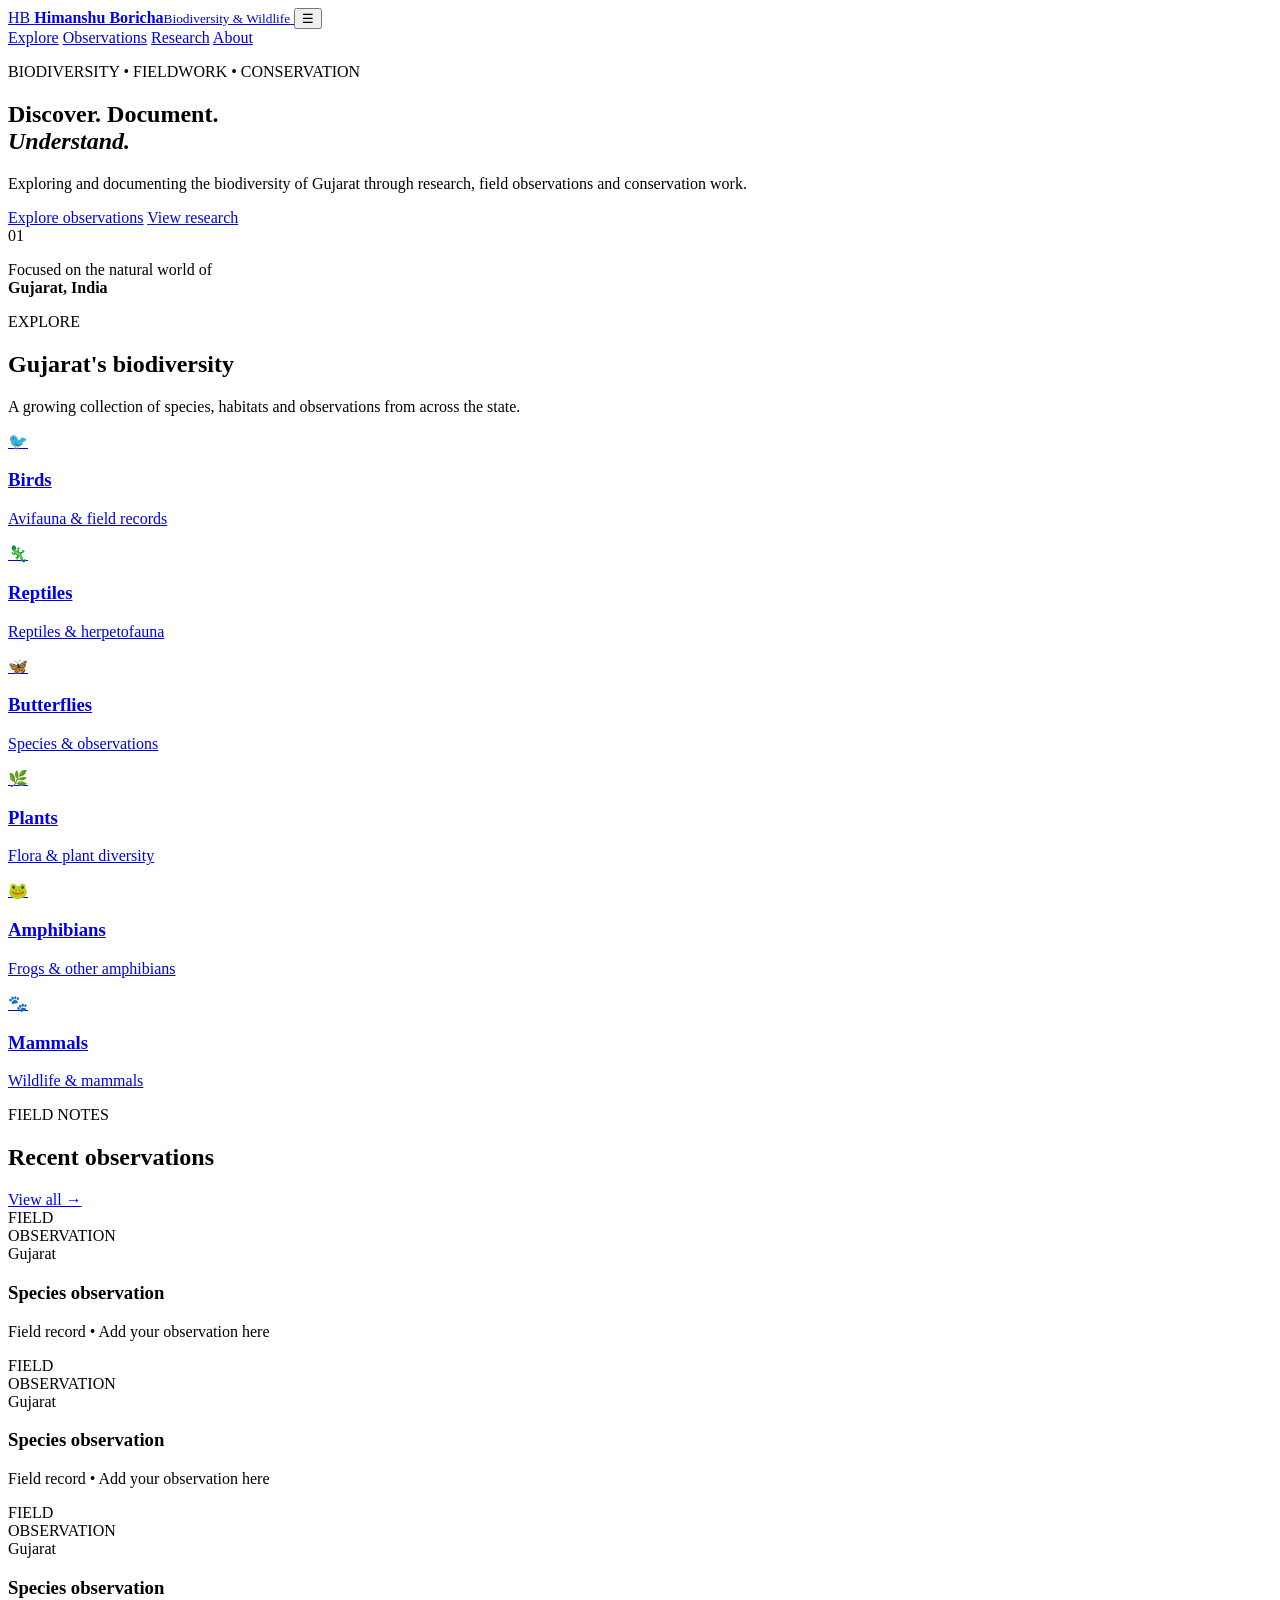
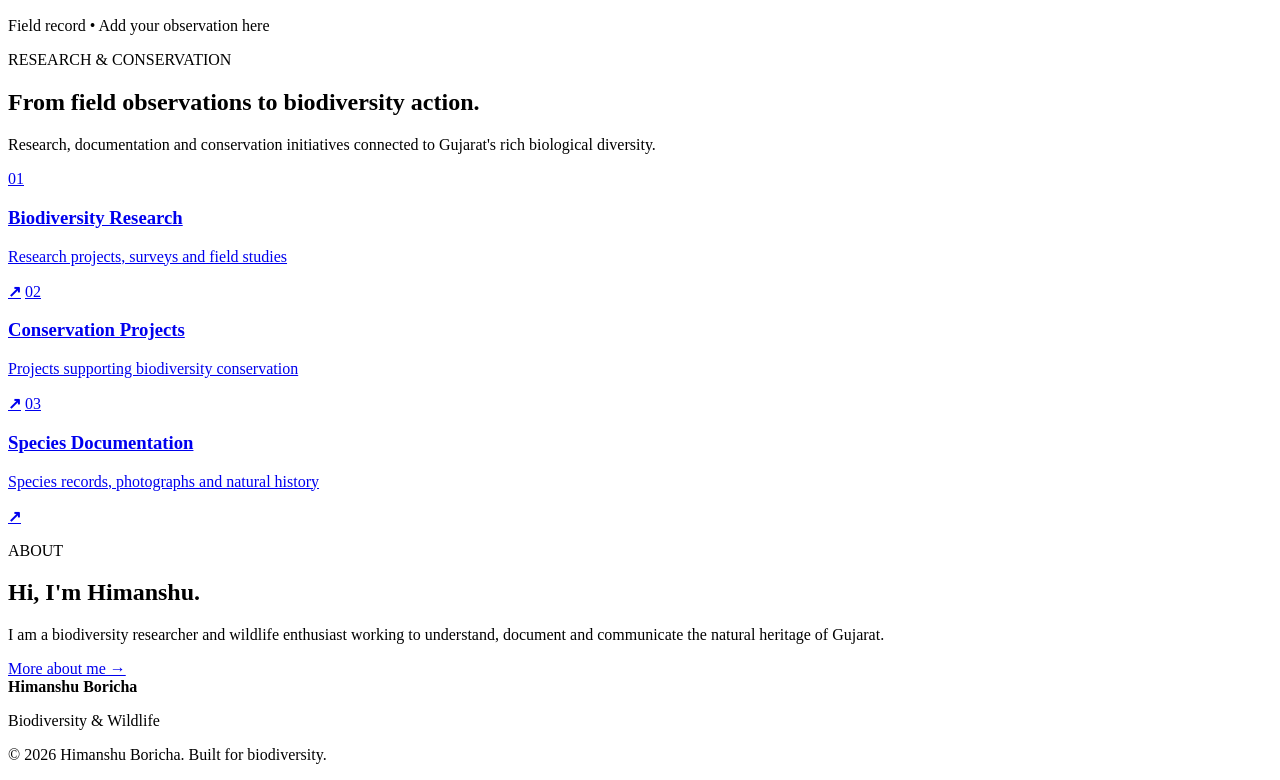
==== index.html @ 1e3399e4 "Create first-phase homepage" ====
<!DOCTYPE html>
<html lang="en">
<head>
  <meta charset="UTF-8">
  <meta name="viewport" content="width=device-width, initial-scale=1.0">
  <meta name="description" content="Himanshu Boricha — Biodiversity researcher, wildlife observer and naturalist documenting biodiversity and conservation work in Gujarat, India.">
  <title>Himanshu Boricha | Biodiversity & Wildlife</title>
  <link rel="stylesheet" href="css/style.css">
</head>
<body>
  <header class="site-header">
    <a class="brand" href="index.html">
      <span class="brand-mark">HB</span>
      <span><strong>Himanshu Boricha</strong><small>Biodiversity & Wildlife</small></span>
    </a>
    <button class="menu-toggle" aria-label="Open navigation">☰</button>
    <nav class="nav" aria-label="Main navigation">
      <a href="#explore">Explore</a>
      <a href="#observations">Observations</a>
      <a href="#research">Research</a>
      <a href="#about">About</a>
    </nav>
  </header>

  <main>
    <section class="hero">
      <div class="hero-content">
        <p class="eyebrow">BIODIVERSITY • FIELDWORK • CONSERVATION</p>
        <h1>Discover. Document.<br><em>Understand.</em></h1>
        <p class="hero-text">Exploring and documenting the biodiversity of Gujarat through research, field observations and conservation work.</p>
        <div class="hero-actions">
          <a class="button primary" href="#observations">Explore observations</a>
          <a class="button secondary" href="#research">View research</a>
        </div>
      </div>
      <div class="hero-note">
        <span>01</span>
        <p>Focused on the natural world of<br><strong>Gujarat, India</strong></p>
      </div>
    </section>

    <section id="explore" class="section">
      <div class="section-heading">
        <div><p class="eyebrow">EXPLORE</p><h2>Gujarat's biodiversity</h2></div>
        <p>A growing collection of species, habitats and observations from across the state.</p>
      </div>
      <div class="category-grid">
        <a href="#" class="category"><span>🐦</span><h3>Birds</h3><p>Avifauna & field records</p></a>
        <a href="#" class="category"><span>🦎</span><h3>Reptiles</h3><p>Reptiles & herpetofauna</p></a>
        <a href="#" class="category"><span>🦋</span><h3>Butterflies</h3><p>Species & observations</p></a>
        <a href="#" class="category"><span>🌿</span><h3>Plants</h3><p>Flora & plant diversity</p></a>
        <a href="#" class="category"><span>🐸</span><h3>Amphibians</h3><p>Frogs & other amphibians</p></a>
        <a href="#" class="category"><span>🐾</span><h3>Mammals</h3><p>Wildlife & mammals</p></a>
      </div>
    </section>

    <section id="observations" class="section observations">
      <div class="section-heading">
        <div><p class="eyebrow">FIELD NOTES</p><h2>Recent observations</h2></div>
        <a class="text-link" href="#">View all →</a>
      </div>
      <div class="observation-grid">
        <article class="observation-card card-one"><div class="placeholder">FIELD<br>OBSERVATION</div><div class="card-info"><span>Gujarat</span><h3>Species observation</h3><p>Field record • Add your observation here</p></div></article>
        <article class="observation-card card-two"><div class="placeholder">FIELD<br>OBSERVATION</div><div class="card-info"><span>Gujarat</span><h3>Species observation</h3><p>Field record • Add your observation here</p></div></article>
        <article class="observation-card card-three"><div class="placeholder">FIELD<br>OBSERVATION</div><div class="card-info"><span>Gujarat</span><h3>Species observation</h3><p>Field record • Add your observation here</p></div></article>
      </div>
    </section>

    <section id="research" class="section research">
      <div class="research-intro"><p class="eyebrow">RESEARCH & CONSERVATION</p><h2>From field observations to biodiversity action.</h2><p>Research, documentation and conservation initiatives connected to Gujarat's rich biological diversity.</p></div>
      <div class="research-list">
        <a href="#"><span>01</span><div><h3>Biodiversity Research</h3><p>Research projects, surveys and field studies</p></div><b>↗</b></a>
        <a href="#"><span>02</span><div><h3>Conservation Projects</h3><p>Projects supporting biodiversity conservation</p></div><b>↗</b></a>
        <a href="#"><span>03</span><div><h3>Species Documentation</h3><p>Species records, photographs and natural history</p></div><b>↗</b></a>
      </div>
    </section>

    <section id="about" class="about section">
      <div><p class="eyebrow">ABOUT</p><h2>Hi, I'm Himanshu.</h2></div>
      <div><p>I am a biodiversity researcher and wildlife enthusiast working to understand, document and communicate the natural heritage of Gujarat.</p><a class="text-link" href="#">More about me →</a></div>
    </section>
  </main>

  <footer><div><strong>Himanshu Boricha</strong><p>Biodiversity & Wildlife</p></div><p>© 2026 Himanshu Boricha. Built for biodiversity.</p></footer>
  <script src="js/main.js"></script>
</body>
</html>
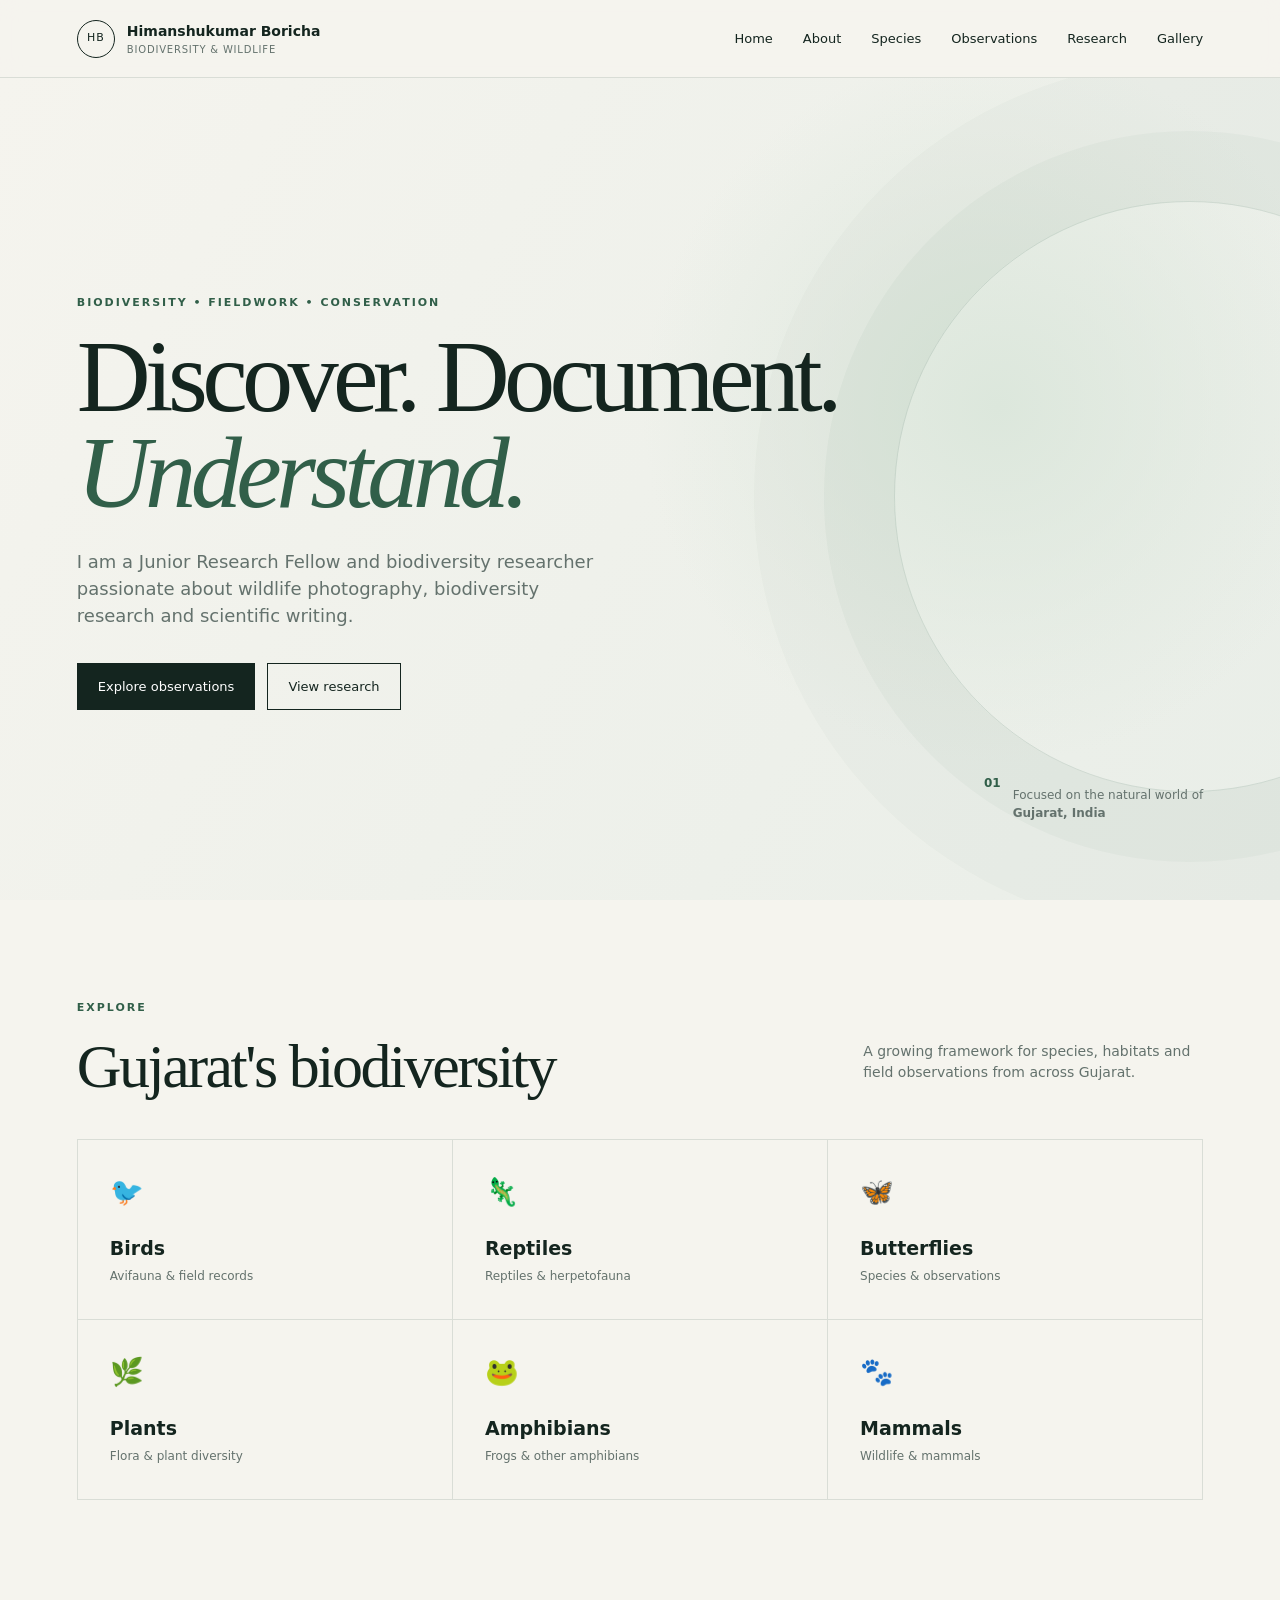
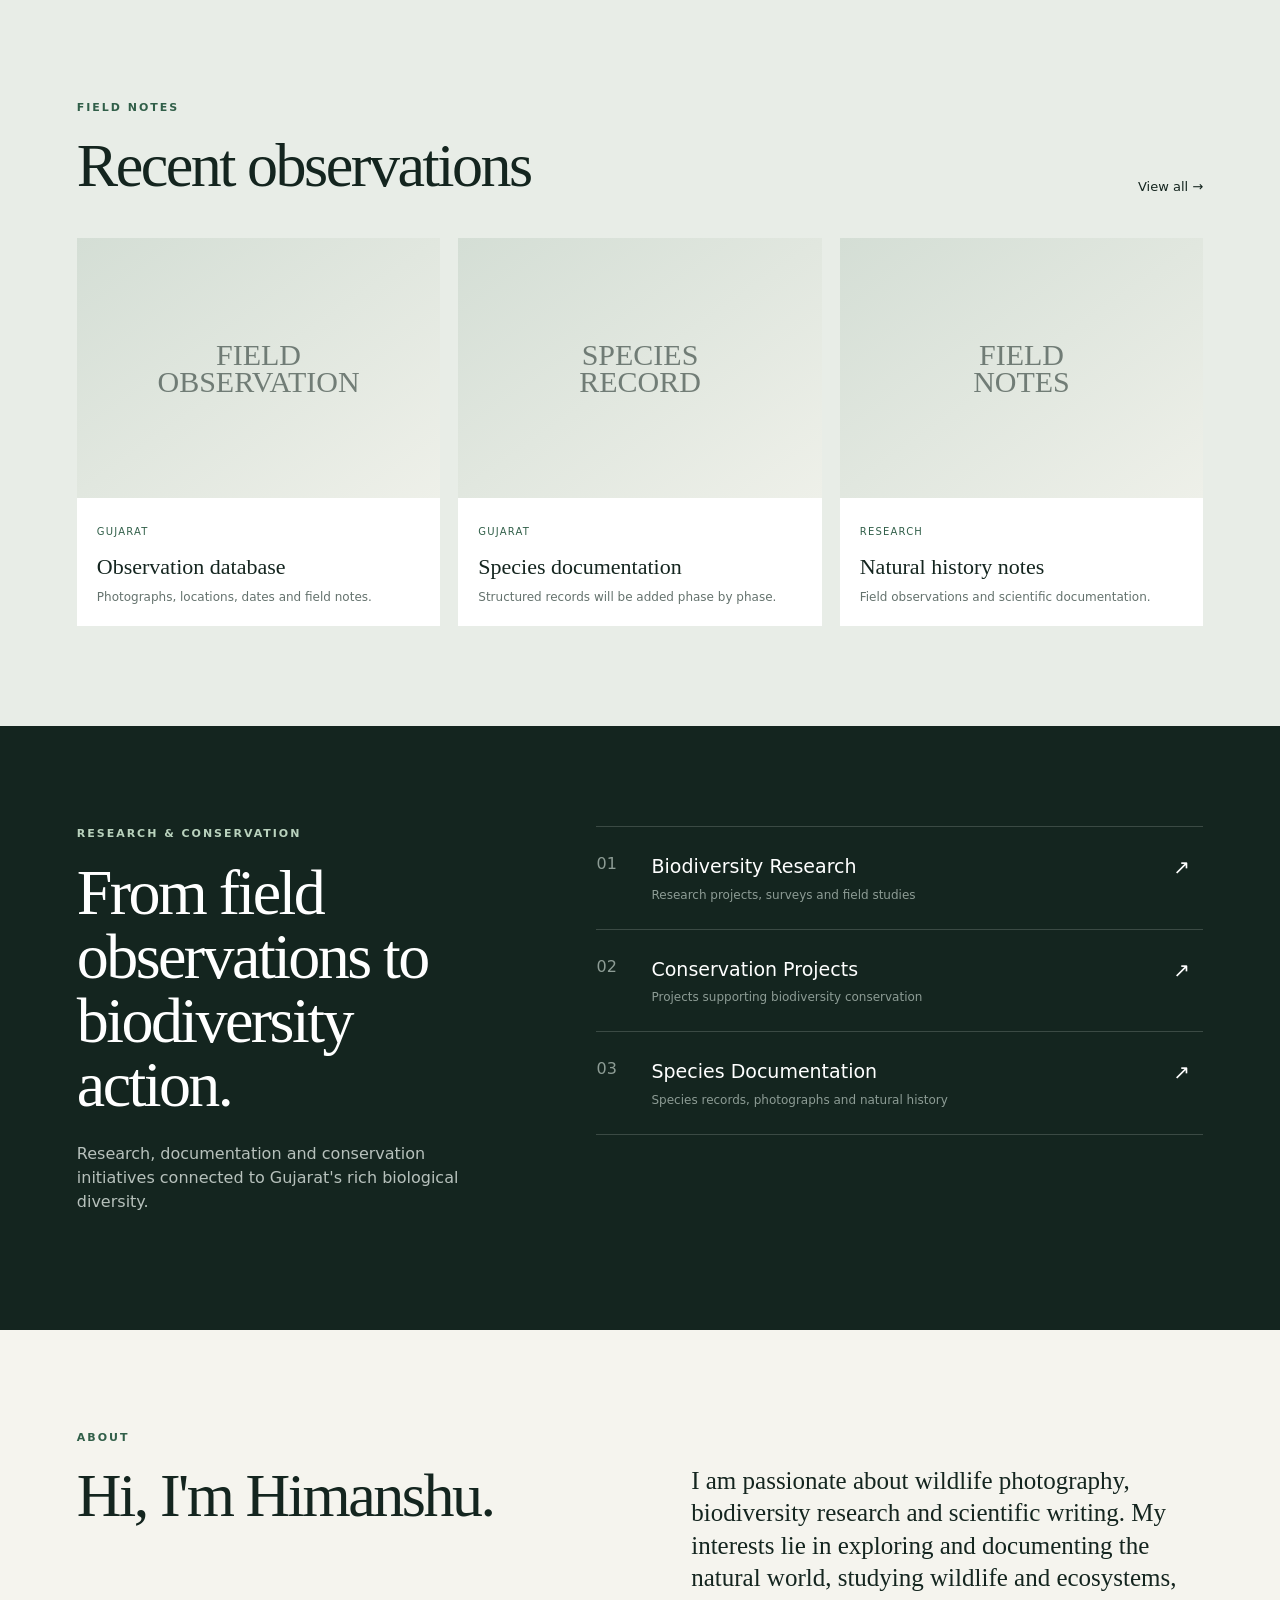
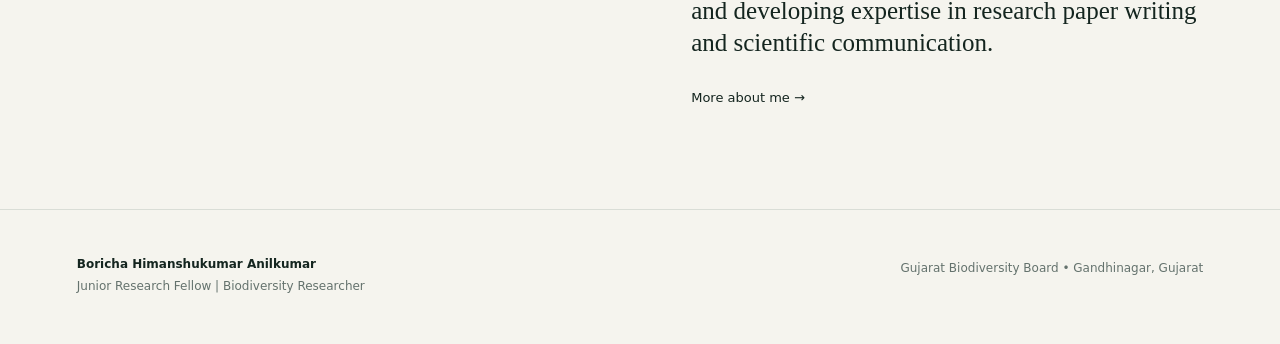
==== commit c2b436c2: "Expand website navigation and profile identity" ====
--- a/index.html
+++ b/index.html
@@ -1,87 +1,17 @@
 <!DOCTYPE html>
 <html lang="en">
 <head>
-  <meta charset="UTF-8">
-  <meta name="viewport" content="width=device-width, initial-scale=1.0">
-  <meta name="description" content="Himanshu Boricha — Biodiversity researcher, wildlife observer and naturalist documenting biodiversity and conservation work in Gujarat, India.">
-  <title>Himanshu Boricha | Biodiversity & Wildlife</title>
+  <meta charset="UTF-8"><meta name="viewport" content="width=device-width, initial-scale=1.0">
+  <meta name="description" content="Boricha Himanshukumar Anilkumar — Junior Research Fellow and Biodiversity Researcher documenting wildlife, biodiversity and conservation work in Gujarat, India.">
+  <title>Boricha Himanshukumar Anilkumar | Biodiversity & Wildlife</title>
   <link rel="stylesheet" href="css/style.css">
 </head>
 <body>
-  <header class="site-header">
-    <a class="brand" href="index.html">
-      <span class="brand-mark">HB</span>
-      <span><strong>Himanshu Boricha</strong><small>Biodiversity & Wildlife</small></span>
-    </a>
-    <button class="menu-toggle" aria-label="Open navigation">☰</button>
-    <nav class="nav" aria-label="Main navigation">
-      <a href="#explore">Explore</a>
-      <a href="#observations">Observations</a>
-      <a href="#research">Research</a>
-      <a href="#about">About</a>
-    </nav>
-  </header>
-
-  <main>
-    <section class="hero">
-      <div class="hero-content">
-        <p class="eyebrow">BIODIVERSITY • FIELDWORK • CONSERVATION</p>
-        <h1>Discover. Document.<br><em>Understand.</em></h1>
-        <p class="hero-text">Exploring and documenting the biodiversity of Gujarat through research, field observations and conservation work.</p>
-        <div class="hero-actions">
-          <a class="button primary" href="#observations">Explore observations</a>
-          <a class="button secondary" href="#research">View research</a>
-        </div>
-      </div>
-      <div class="hero-note">
-        <span>01</span>
-        <p>Focused on the natural world of<br><strong>Gujarat, India</strong></p>
-      </div>
-    </section>
-
-    <section id="explore" class="section">
-      <div class="section-heading">
-        <div><p class="eyebrow">EXPLORE</p><h2>Gujarat's biodiversity</h2></div>
-        <p>A growing collection of species, habitats and observations from across the state.</p>
-      </div>
-      <div class="category-grid">
-        <a href="#" class="category"><span>🐦</span><h3>Birds</h3><p>Avifauna & field records</p></a>
-        <a href="#" class="category"><span>🦎</span><h3>Reptiles</h3><p>Reptiles & herpetofauna</p></a>
-        <a href="#" class="category"><span>🦋</span><h3>Butterflies</h3><p>Species & observations</p></a>
-        <a href="#" class="category"><span>🌿</span><h3>Plants</h3><p>Flora & plant diversity</p></a>
-        <a href="#" class="category"><span>🐸</span><h3>Amphibians</h3><p>Frogs & other amphibians</p></a>
-        <a href="#" class="category"><span>🐾</span><h3>Mammals</h3><p>Wildlife & mammals</p></a>
-      </div>
-    </section>
-
-    <section id="observations" class="section observations">
-      <div class="section-heading">
-        <div><p class="eyebrow">FIELD NOTES</p><h2>Recent observations</h2></div>
-        <a class="text-link" href="#">View all →</a>
-      </div>
-      <div class="observation-grid">
-        <article class="observation-card card-one"><div class="placeholder">FIELD<br>OBSERVATION</div><div class="card-info"><span>Gujarat</span><h3>Species observation</h3><p>Field record • Add your observation here</p></div></article>
-        <article class="observation-card card-two"><div class="placeholder">FIELD<br>OBSERVATION</div><div class="card-info"><span>Gujarat</span><h3>Species observation</h3><p>Field record • Add your observation here</p></div></article>
-        <article class="observation-card card-three"><div class="placeholder">FIELD<br>OBSERVATION</div><div class="card-info"><span>Gujarat</span><h3>Species observation</h3><p>Field record • Add your observation here</p></div></article>
-      </div>
-    </section>
-
-    <section id="research" class="section research">
-      <div class="research-intro"><p class="eyebrow">RESEARCH & CONSERVATION</p><h2>From field observations to biodiversity action.</h2><p>Research, documentation and conservation initiatives connected to Gujarat's rich biological diversity.</p></div>
-      <div class="research-list">
-        <a href="#"><span>01</span><div><h3>Biodiversity Research</h3><p>Research projects, surveys and field studies</p></div><b>↗</b></a>
-        <a href="#"><span>02</span><div><h3>Conservation Projects</h3><p>Projects supporting biodiversity conservation</p></div><b>↗</b></a>
-        <a href="#"><span>03</span><div><h3>Species Documentation</h3><p>Species records, photographs and natural history</p></div><b>↗</b></a>
-      </div>
-    </section>
-
-    <section id="about" class="about section">
-      <div><p class="eyebrow">ABOUT</p><h2>Hi, I'm Himanshu.</h2></div>
-      <div><p>I am a biodiversity researcher and wildlife enthusiast working to understand, document and communicate the natural heritage of Gujarat.</p><a class="text-link" href="#">More about me →</a></div>
-    </section>
-  </main>
-
-  <footer><div><strong>Himanshu Boricha</strong><p>Biodiversity & Wildlife</p></div><p>© 2026 Himanshu Boricha. Built for biodiversity.</p></footer>
-  <script src="js/main.js"></script>
-</body>
-</html>+<header class="site-header"><a class="brand" href="index.html"><span class="brand-mark">HB</span><span><strong>Himanshukumar Boricha</strong><small>Biodiversity & Wildlife</small></span></a><button class="menu-toggle" aria-label="Open navigation">☰</button><nav class="nav"><a href="index.html">Home</a><a href="about.html">About</a><a href="species.html">Species</a><a href="observations.html">Observations</a><a href="research.html">Research</a><a href="gallery.html">Gallery</a></nav></header>
+<main>
+<section class="hero"><div class="hero-content"><p class="eyebrow">BIODIVERSITY • FIELDWORK • CONSERVATION</p><h1>Discover. Document.<br><em>Understand.</em></h1><p class="hero-text">I am a Junior Research Fellow and biodiversity researcher passionate about wildlife photography, biodiversity research and scientific writing.</p><div class="hero-actions"><a class="button primary" href="observations.html">Explore observations</a><a class="button secondary" href="research.html">View research</a></div></div><div class="hero-note"><span>01</span><p>Focused on the natural world of<br><strong>Gujarat, India</strong></p></div></section>
+<section id="explore" class="section"><div class="section-heading"><div><p class="eyebrow">EXPLORE</p><h2>Gujarat's biodiversity</h2></div><p>A growing framework for species, habitats and field observations from across Gujarat.</p></div><div class="category-grid"><a href="species.html" class="category"><span>🐦</span><h3>Birds</h3><p>Avifauna & field records</p></a><a href="species.html" class="category"><span>🦎</span><h3>Reptiles</h3><p>Reptiles & herpetofauna</p></a><a href="species.html" class="category"><span>🦋</span><h3>Butterflies</h3><p>Species & observations</p></a><a href="species.html" class="category"><span>🌿</span><h3>Plants</h3><p>Flora & plant diversity</p></a><a href="species.html" class="category"><span>🐸</span><h3>Amphibians</h3><p>Frogs & other amphibians</p></a><a href="species.html" class="category"><span>🐾</span><h3>Mammals</h3><p>Wildlife & mammals</p></a></div></section>
+<section id="observations" class="section observations"><div class="section-heading"><div><p class="eyebrow">FIELD NOTES</p><h2>Recent observations</h2></div><a class="text-link" href="observations.html">View all →</a></div><div class="observation-grid"><article class="observation-card"><div class="placeholder">FIELD<br>OBSERVATION</div><div class="card-info"><span>Gujarat</span><h3>Observation database</h3><p>Photographs, locations, dates and field notes.</p></div></article><article class="observation-card"><div class="placeholder">SPECIES<br>RECORD</div><div class="card-info"><span>Gujarat</span><h3>Species documentation</h3><p>Structured records will be added phase by phase.</p></div></article><article class="observation-card"><div class="placeholder">FIELD<br>NOTES</div><div class="card-info"><span>Research</span><h3>Natural history notes</h3><p>Field observations and scientific documentation.</p></div></article></div></section>
+<section id="research" class="section research"><div class="research-intro"><p class="eyebrow">RESEARCH & CONSERVATION</p><h2>From field observations to biodiversity action.</h2><p>Research, documentation and conservation initiatives connected to Gujarat's rich biological diversity.</p></div><div class="research-list"><a href="research.html"><span>01</span><div><h3>Biodiversity Research</h3><p>Research projects, surveys and field studies</p></div><b>↗</b></a><a href="research.html"><span>02</span><div><h3>Conservation Projects</h3><p>Projects supporting biodiversity conservation</p></div><b>↗</b></a><a href="research.html"><span>03</span><div><h3>Species Documentation</h3><p>Species records, photographs and natural history</p></div><b>↗</b></a></div></section>
+<section id="about" class="about section"><div><p class="eyebrow">ABOUT</p><h2>Hi, I'm Himanshu.</h2></div><div><p>I am passionate about wildlife photography, biodiversity research and scientific writing. My interests lie in exploring and documenting the natural world, studying wildlife and ecosystems, and developing expertise in research paper writing and scientific communication.</p><a class="text-link" href="about.html">More about me →</a></div></section>
+</main><footer><div><strong>Boricha Himanshukumar Anilkumar</strong><p>Junior Research Fellow | Biodiversity Researcher</p></div><p>Gujarat Biodiversity Board • Gandhinagar, Gujarat</p></footer><script src="js/main.js"></script></body></html>
--- a/css/style.css
+++ b/css/style.css
@@ -0,0 +1 @@
+:root{--ink:#14251f;--muted:#64726d;--paper:#f5f4ee;--white:#fff;--line:#d9ddd6;--accent:#315f49;--accent2:#dce8dc}*{box-sizing:border-box}html{scroll-behavior:smooth}body{margin:0;background:var(--paper);color:var(--ink);font-family:Inter,ui-sans-serif,system-ui,-apple-system,BlinkMacSystemFont,"Segoe UI",sans-serif;line-height:1.5}.site-header{height:78px;padding:0 6vw;display:flex;align-items:center;justify-content:space-between;border-bottom:1px solid var(--line);background:rgba(245,244,238,.92);position:sticky;top:0;z-index:10;backdrop-filter:blur(12px)}.brand{display:flex;align-items:center;gap:12px;color:inherit;text-decoration:none}.brand-mark{width:38px;height:38px;border:1px solid var(--ink);border-radius:50%;display:grid;place-items:center;font-size:11px;letter-spacing:.08em}.brand strong,.brand small{display:block}.brand strong{font-size:14px}.brand small{font-size:10px;color:var(--muted);letter-spacing:.08em;text-transform:uppercase}.nav{display:flex;gap:30px}.nav a,.text-link{color:inherit;text-decoration:none;font-size:13px}.nav a:hover,.text-link:hover{color:var(--accent)}.menu-toggle{display:none;background:none;border:0;font-size:22px}.hero{min-height:calc(100vh - 78px);padding:10vh 6vw 7vh;display:flex;flex-direction:column;justify-content:center;position:relative;overflow:hidden;background:radial-gradient(circle at 78% 40%,#dce7dc 0,transparent 32%),linear-gradient(120deg,#f5f4ee,#e9eee8)}.hero:after{content:"";position:absolute;width:46vw;height:46vw;border-radius:50%;border:1px solid rgba(49,95,73,.15);right:-16vw;top:15%;box-shadow:0 0 0 70px rgba(49,95,73,.035),0 0 0 140px rgba(49,95,73,.025)}.hero-content{max-width:850px;position:relative;z-index:1}.eyebrow{font-size:11px;letter-spacing:.18em;font-weight:700;color:var(--accent);margin:0 0 18px}.hero h1{font-family:Georgia,serif;font-size:clamp(48px,8vw,105px);line-height:.93;font-weight:400;letter-spacing:-.055em;margin:0 0 28px}.hero h1 em{color:var(--accent);font-style:italic}.hero-text{max-width:540px;font-size:18px;color:var(--muted);margin-bottom:34px}.hero-actions{display:flex;gap:12px;flex-wrap:wrap}.button{padding:13px 20px;text-decoration:none;font-size:13px;border:1px solid var(--ink)}.primary{background:var(--ink);color:white}.secondary{color:var(--ink)}.hero-note{position:absolute;bottom:8%;right:6%;z-index:1;font-size:12px;color:var(--muted);display:flex;gap:12px}.hero-note span{color:var(--accent);font-weight:700}.section{padding:100px 6vw}.section-heading{display:flex;justify-content:space-between;align-items:end;gap:30px;margin-bottom:42px}.section-heading h2,.about h2{font-family:Georgia,serif;font-weight:400;font-size:clamp(36px,5vw,62px);line-height:1;margin:0;letter-spacing:-.04em}.section-heading>p{max-width:340px;color:var(--muted);font-size:14px}.category-grid{display:grid;grid-template-columns:repeat(3,1fr);border-top:1px solid var(--line);border-left:1px solid var(--line)}.category{padding:32px;border-right:1px solid var(--line);border-bottom:1px solid var(--line);text-decoration:none;color:inherit;min-height:180px;transition:.25s}.category:hover{background:var(--accent2);transform:translateY(-2px)}.category span{font-size:27px}.category h3{font-size:19px;margin:22px 0 4px}.category p,.card-info p,.research-list p{color:var(--muted);font-size:12px;margin:0}.observations{background:#e8ede7}.observation-grid{display:grid;grid-template-columns:repeat(3,1fr);gap:18px}.observation-card{background:white}.placeholder{height:260px;display:grid;place-items:center;text-align:center;font-family:Georgia,serif;font-size:30px;line-height:.9;color:rgba(20,37,31,.55);background:linear-gradient(145deg,#d4ded5,#eef0e9)}.card-two .placeholder{background:linear-gradient(145deg,#d9d5c8,#edf0e8)}.card-three .placeholder{background:linear-gradient(145deg,#cfdcd9,#e9e5d7)}.card-info{padding:20px}.card-info span{font-size:10px;text-transform:uppercase;letter-spacing:.12em;color:var(--accent)}.card-info h3{margin:8px 0 5px;font-family:Georgia,serif;font-weight:400;font-size:22px}.research{background:var(--ink);color:white;display:grid;grid-template-columns:.8fr 1.2fr;gap:9vw}.research .eyebrow{color:#b9d2bd}.research-intro h2{font-family:Georgia,serif;font-weight:400;font-size:clamp(38px,5vw,68px);line-height:1;letter-spacing:-.04em;margin:0 0 25px}.research-intro>p:last-child{color:#b7c1bc;max-width:440px}.research-list a{color:white;text-decoration:none;border-top:1px solid #3b4a44;padding:25px 0;display:grid;grid-template-columns:40px 1fr 30px;gap:15px;align-items:start}.research-list a:last-child{border-bottom:1px solid #3b4a44}.research-list span,.research-list p{color:#8d9c95}.research-list h3{margin:0 0 5px;font-size:19px;font-weight:500}.research-list b{font-size:20px;font-weight:400}.about{display:grid;grid-template-columns:1fr 1fr;gap:8vw}.about>div:last-child{padding-top:35px;max-width:520px}.about>div:last-child p{font-family:Georgia,serif;font-size:25px;line-height:1.3;margin:0 0 25px}footer{padding:45px 6vw;display:flex;justify-content:space-between;gap:30px;border-top:1px solid var(--line);font-size:12px;color:var(--muted)}footer strong{color:var(--ink)}footer p{margin:4px 0}@media(max-width:760px){.site-header{height:68px;padding:0 5vw}.nav{display:none;position:absolute;top:68px;left:0;right:0;padding:20px 5vw;background:var(--paper);border-bottom:1px solid var(--line);flex-direction:column;gap:18px}.nav.open{display:flex}.menu-toggle{display:block}.hero{min-height:calc(100vh - 68px);padding:70px 5vw}.hero h1{font-size:56px}.hero-note{display:none}.section{padding:70px 5vw}.section-heading{display:block}.section-heading>p{margin-top:18px}.category-grid,.observation-grid{grid-template-columns:1fr}.category{min-height:145px}.placeholder{height:220px}.research,.about{grid-template-columns:1fr;gap:50px}footer{padding:35px 5vw;display:block}footer p:last-child{margin-top:20px}}
